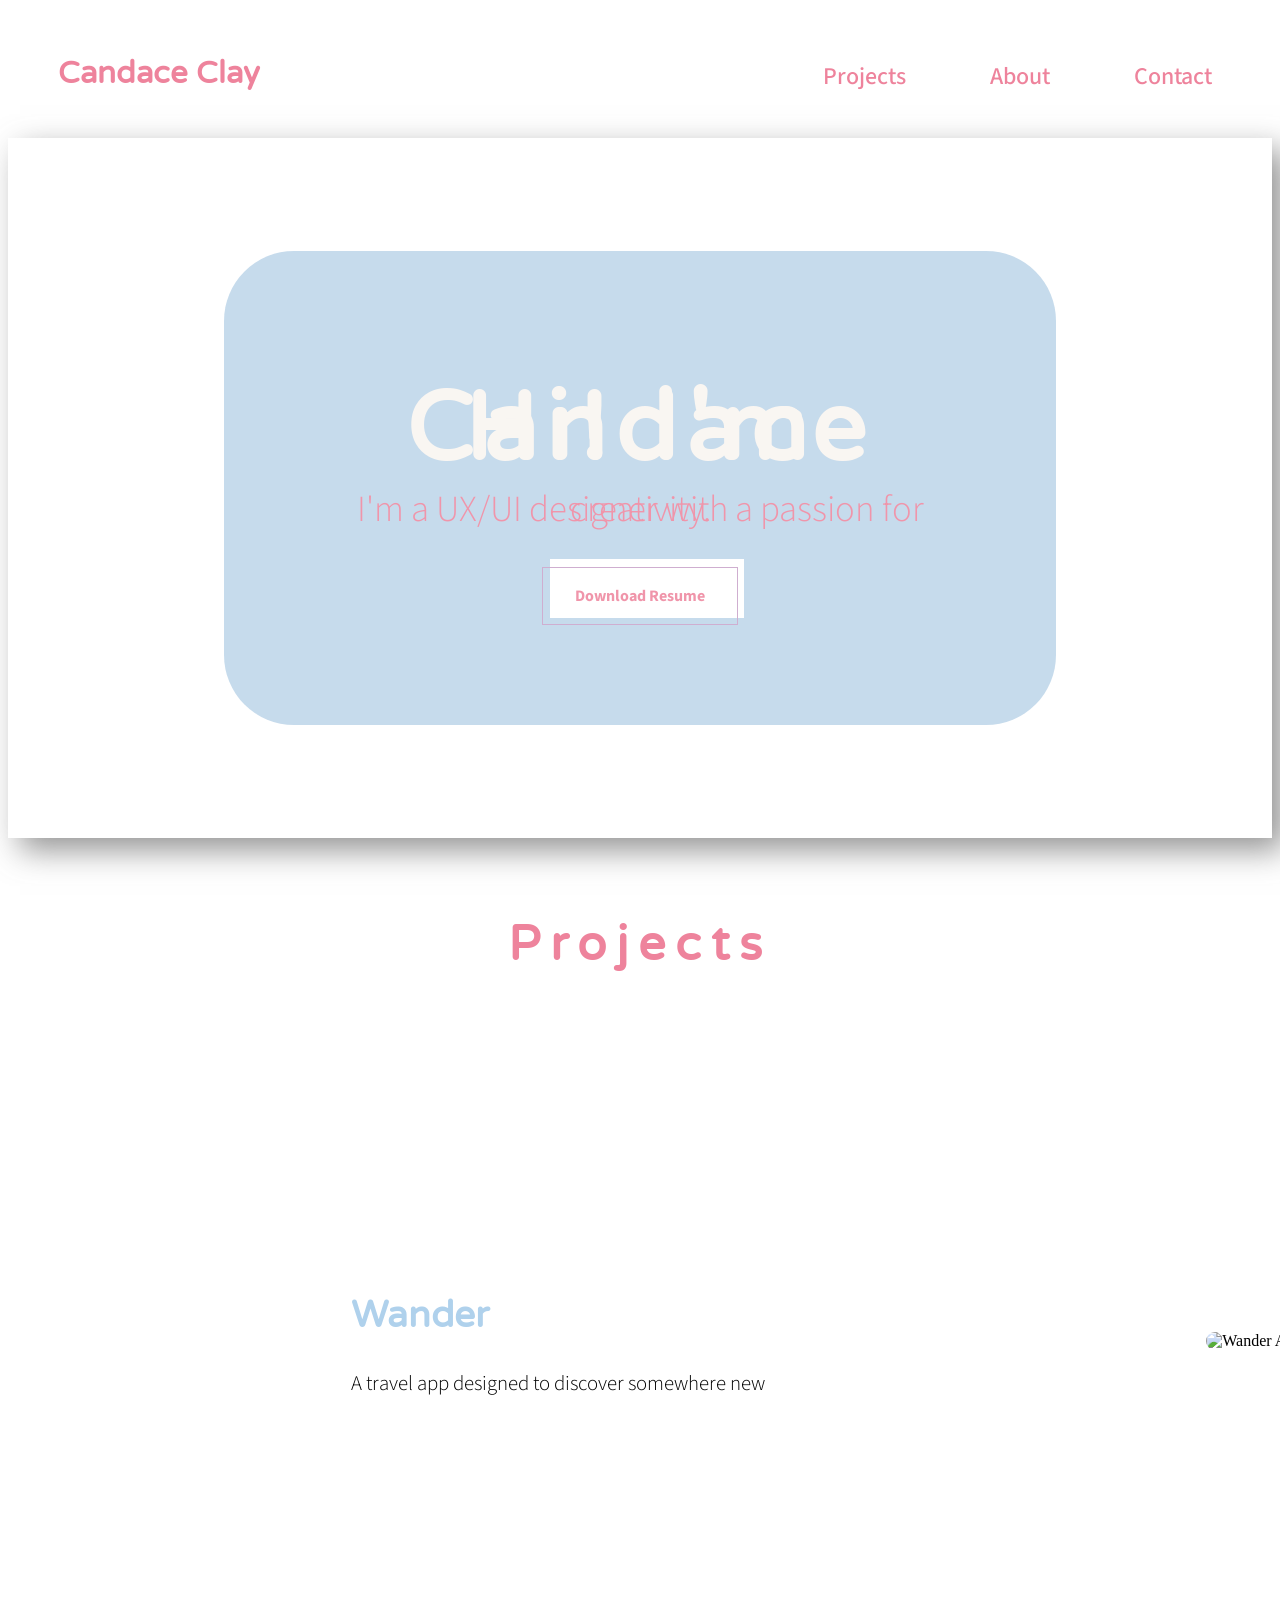
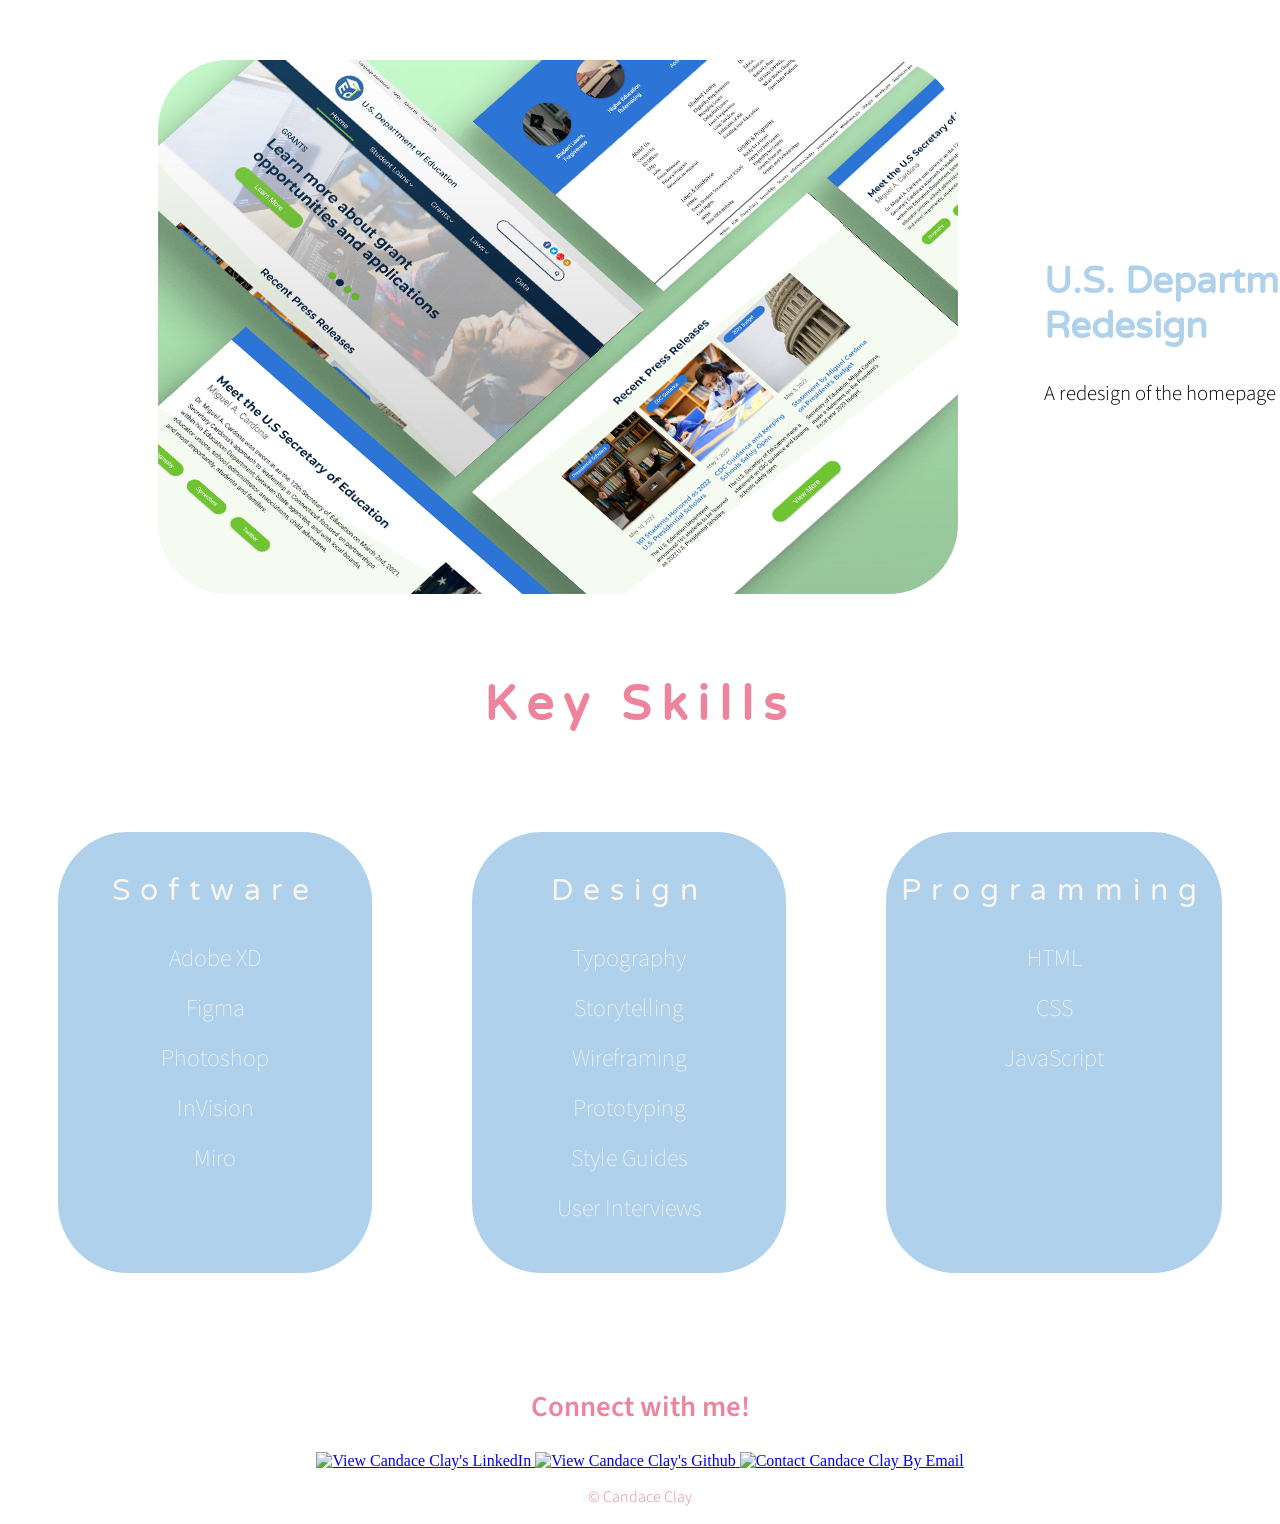
==== index.html @ 813696a1 "initial commit" ====
<!DOCTYPE html>
<html lang="en">
<head>
    <meta charset="UTF-8">
    <meta http-equic="X-UA-Compatible" content="ie=edge">
    <meta name="viewport" content="width=decide-width, initial-scale=1.0">
    <link rel="stylesheet" type="text/css" href="css/style.css">
    <link rel="preconnect" href="https://fonts.googleapis.com">
    <link rel="preconnect" href="https://fonts.gstatic.com" crossorigin>
    <link href="https://fonts.googleapis.com/css2?family=Roboto+Condensed&family=Varela+Round&display=swap" rel="stylesheet">
    <link href="https://fonts.googleapis.com/css2?family=Source+Sans+Pro&display=swap" rel="stylesheet">
    <title>Candace Clay's Personal Porfolio</title>
</head>
<body>
    <!--HEADER CONTENT-->
    <header class="navigation">
        <div class="logo inline-block">
            <h2>Candace Clay</h2>
        </div>

        <nav class="inline-block">
            <ul>
                <li class="inline-block">Projects</li>
                <li class="inline-block">About</li>
                <li class="inline-block">Contact</li>
            </ul>
        </nav>
    </header>

    <!--HERO CONTENT-->
    <section class="hero-content">
            <div class="hero-title">
                <h1>Hi! I'm Candace</h1>
                <p class="hero-description">I'm a UX/UI designer with a passion for creativity.</p>
                    <div class="button">
                        <button class="resume-button">Download Resume</button>
                    </div>
            </div>
    </section>

    <!--PROJECTS CONTENT-->
    <section class="projects-content">  
        <h3>Projects</h3> 

        <div class="workGrid">
            <!--WANDER PROJECT-->
            <div class="projects-header-container">
                <h2 class="projects-header">Wander</h2>
                <p class="projects-description">A travel app designed to discover somewhere new</p>
            </div>

            <div class="projects-image-container">
                <img src="images/WANDER1.png" alt="Wander App Mockup Images">
            </div>

            <!--DEPARTMENT OF EDUCATION PROJECT-->
            <div class="projects-image-container">
                <img src="images/DOE.png" alt="Wander App Mockup Images">
            </div>

            <div class="projects-header-container">
                <h2 class="projects-header">U.S. Department of Education<br> Redesign </h2>
                <p class="projects-description">A redesign of the homepage with a focus on navigation</p>
            </div>

            <!--CANDY'S CATS PROJECT-->
            <!--SOUNDOFF PROJECT-->
        </div>
    </section> 

    <!--SKILLS CONTENT-->
    <section class="skills-content">  
        <h3>Key Skills</h3> 

        <div class="flexContainer">
            <div class="skill-container">
                <h2 class="skills-header">Software</h2>
                <p class="skills">Adobe XD<br>Figma<br>Photoshop<br>InVision<br>Miro</p>
            </div>

            <div class="skill-container">
                <h2 class="skills-header">Design</h2>
                <p class="skills">Typography<br>Storytelling<br>Wireframing<br>Prototyping<br>Style Guides<br>User Interviews</p>
            </div>
    
            <div class="skill-container">
                <h2 class="skills-header">Programming</h2>
                <p class="skills">HTML<br>CSS<br>JavaScript</p>
            </div>
        </div>
    </section> 
        
    <footer>
        <div class="footer-content">
            <h2 class="footer-title">Connect with me!</h2>

            <div class="social-icons">
                <a href="www.linkedin.com/in/candace-clay-846a03241">
                    <img class="linkedin" src="https://img.icons8.com/ios-filled/50/000000/linkedin.png" alt="View Candace Clay's LinkedIn">
                </a>

                <a href="https://github.com/candacejclay">
                    <img class="github" src="https://img.icons8.com/ios-filled/100/000000/github.png" alt="View Candace Clay's Github">
                </a>

                <a href="candacejclay@gmail.com">
                    <img class="email" src="https://img.icons8.com/ios-glyphs/90/000000/new-post.png" alt="Contact Candace Clay By Email">
                </a>
            </div>

            <p class="copyright">&copy Candace Clay</p>
        </div>
    </footer>
</body>
</html>
---- css/style.css ----
/* TYPOGRAPHY WITH NO CLASS */
h1 {
    font-family: 'Varela Round', sans-serif;
    font-size: 6em;
    font-weight: 800;
    color: #f9f5f0;
    text-align: center;
    letter-spacing: 10px;
}

h3 {
    font-family: 'Varela Round', sans-serif;
    font-size: 3em;
    font-weight: 700;
    color: #ee839c;
    text-align: center;
    letter-spacing: 10px;
    padding-top: 30px;
}

/* HEADER CONTENT */
header {
    align-items: center;
    padding: 20px;
}

.logo {
    width: 25%;
    padding-left: 30px;
    font-family: 'Varela Round', sans-serif;
    font-size: 1.3em;
    font-weight: 800;
    color: #ee839c;
}

.inline-block {
    display: inline-block;
    vertical-align: top;
}

nav {
    width: 65%;
    float: right;
    align-items: center;
}

ul {
    float: right;
}

li {
    padding-left: 40px;
    padding-right: 40px;
    padding-top: 15px;
    text-align: center;
    font-family: 'Source Sans Pro', sans-serif;
    font-size: 1.5em;
    font-weight: 500;
    color: #ee839c;
    font-weight: 500;
}

/* HERO CONTENT*/
.hero-content {
   background-image: url("https://img.freepik.com/free-vector/background-seamless-pattern-vector-with-cute-memphis_53876-105506.jpg?t=st=1657295423~exp=1657296023~hmac=4cba08f57181a32c0f1561bbb3d47777c84d1052b8a80cfe139751acaecdcd03&w=1380");
   background-size: cover;
   height: 700px;
   display: flex;
   justify-content: center;
   align-items: center;
   box-shadow: 12px 12px 30px rgba(99, 99, 99, 0.692);
}

.hero-title {
    width: 50%;
    background-color: #bdd5e9;
    padding: 100px;
    opacity: 85%;
    border-radius: 70px;
    border: 4px black;
    line-height: 0px;
}

.hero-title p {
    font-family: 'Source Sans Pro', sans-serif;
    font-size: 2.3em;
    font-weight: 300;
    color: #ee839c;
    text-align: center;
    padding-bottom: 20px;
}

/*PROJECTS CONTENT */
.workGrid {
    display: grid;
    grid-template-columns: 700px 700px;
    grid-template-rows: 1fr 1fr;
    padding-left: 200px;
    padding-right: 200px;
    padding-top: 50px;
    border: 2px black;
    place-items: center;
    grid-gap: 50px;
}

.projects-header {
    font-family: 'Varela Round', sans-serif;
    font-size: 2.3em;
    font-weight: 900;
    color: #afd1ec;
}

.projects-description {
    font-family: 'Source Sans Pro', sans-serif;
    font-size: 1.3em;
    font-weight: 300;
}

.projects-image-container img {
    border-radius: 70px;
}

/* SKILLS CONTENT */
.flexContainer {
    display: flex;
}

.skill-container {
    width: 33%;
    background-color: #afd1ec;
    text-align: center;
    margin: 50px;
    border-radius: 70px;
    padding-bottom: 15px;
}

.skills-header {
    font-family: 'Varela Round', sans-serif;
    font-size: 1.9em;
    font-weight: 500;
    color: #f9f5f0;
    letter-spacing: 10px;
    padding: 15px;
    padding-bottom: 0px;
    text-align: center;
}

.skill-container p {
    font-family: 'Source Sans Pro', sans-serif;
    font-size: 1.5em;
    font-weight: 200;
    line-height: 50px;
    color: #f9f5f0;
}
/* FOOTER CONTENT*/
.footer-content {
    text-align: center;
    padding-top: 40px;
}

.footer-title {
    font-family: 'Source Sans Pro', sans-serif;
    font-size: 1.8em;
    font-weight: 300;
    text-align: center;
    color: #ee839c;
    font-weight: 600;
}

.social-icons img {
    width: 40px;
}

.copyright {
    font-family: 'Source Sans Pro', sans-serif;
    font-size: 1em;
    font-weight: 300;
    color: #ee839c;
    text-align: center;
}

/* RESUME BUTTON*/
.button {
    display: flex;
    justify-content: center;
    align-items: center;
}
.resume-button {
  background-color: transparent;
  border: 1px solid #c7a1c8;
  box-sizing: border-box;
  color: #ee839c;
  font-family: 'Source Sans Pro', sans-serif;
  font-size: 16px;
  font-weight: 700;
  line-height: 24px;
  padding: 16px 23px;
  position: relative;
  text-align: center;
}

.resume-button:hover,
.resume-button:active {
  outline: 0;
}

.resume-button:hover {
  background-color: transparent;
  cursor: pointer;
}

.resume-button:before {
  background-color: white;
  content: "";
  height: calc(100% + 3px);
  position: absolute;
  right: -7px;
  top: -9px;
  transition: background-color 300ms ease-in;
  width: 100%;
  z-index: -1;
}

.resume-button:hover:before {
  background-color: #f3d1e2;
}

@media (min-width: 768px) {
  .resume-button {
    padding: 16px 32px;
  }
}

@media only screen and (max-width: 768px) {
        .flexContainer {
          flex-direction: column;
        }

        .skill-container {
            flex-direction:column;
            width: 100%;
        }

        .workGrid {
            grid-template-columns: 1fr;
            grid-template-rows: 1fr 1fr 1fr 1fr 1fr 1fr;
        }

  }
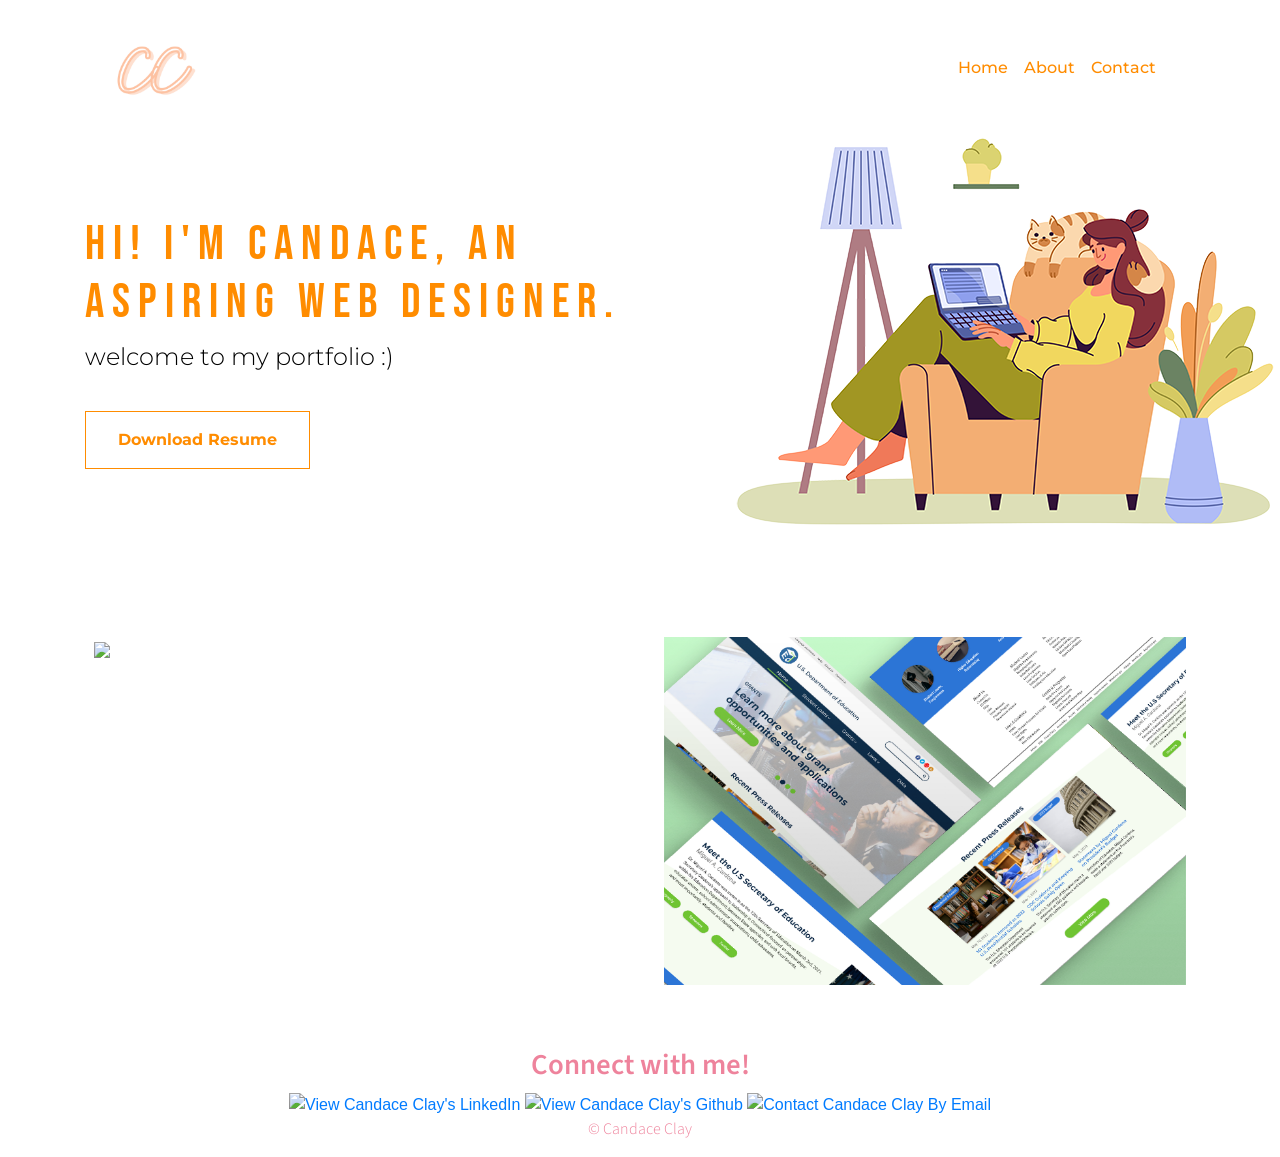
==== commit 0b35cdc1: "update" ====
--- a/index.html
+++ b/index.html
@@ -9,87 +9,72 @@
     <link rel="preconnect" href="https://fonts.gstatic.com" crossorigin>
     <link href="https://fonts.googleapis.com/css2?family=Roboto+Condensed&family=Varela+Round&display=swap" rel="stylesheet">
     <link href="https://fonts.googleapis.com/css2?family=Source+Sans+Pro&display=swap" rel="stylesheet">
-    <title>Candace Clay's Personal Porfolio</title>
+    <link rel="preconnect" href="https://fonts.googleapis.com">
+    <link rel="preconnect" href="https://fonts.gstatic.com" crossorigin>
+    <link rel="stylesheet" href="https://cdn.jsdelivr.net/npm/bootstrap@4.6.1/dist/css/bootstrap.min.css" integrity="sha384-zCbKRCUGaJDkqS1kPbPd7TveP5iyJE0EjAuZQTgFLD2ylzuqKfdKlfG/eSrtxUkn" crossorigin="anonymous">
+    <link href="https://fonts.googleapis.com/css2?family=Bebas+Neue&family=Montserrat&display=swap" rel="stylesheet">
+    <title>Candace Clay's Personal Portfolio</title>
 </head>
 <body>
     <!--HEADER CONTENT-->
-    <header class="navigation">
-        <div class="logo inline-block">
-            <h2>Candace Clay</h2>
+    <section id="navbar-content">
+        <nav class="navbar navbar-expand-md">
+            <a class="navbar-logo" href="#"><img src="images/logo2.png"></a>
+
+        <button class="navbar-toggler" type="button" data-toggle="collapse" data-target="#main-navigation">
+            <span class="navbar-toggler-icon"></span>
+        </button>
+
+        <div class="collapse navbar-collapse" id="main-navigation">
+            <ul class="navbar-nav">
+                <li class="nav-item">
+                    <a class="nav-link" href="#">Home</a>
+                </li>
+                <li class="nav-item">
+                    <a class="nav-link" href="#">About</a>
+                </li>
+                <li class="nav-item">
+                    <a class="nav-link" href="#">Contact</a>
+                </li>
+            </ul>
         </div>
-
-        <nav class="inline-block">
-            <ul>
-                <li class="inline-block">Projects</li>
-                <li class="inline-block">About</li>
-                <li class="inline-block">Contact</li>
-            </ul>
         </nav>
-    </header>
+    </section>
 
     <!--HERO CONTENT-->
-    <section class="hero-content">
-            <div class="hero-title">
-                <h1>Hi! I'm Candace</h1>
-                <p class="hero-description">I'm a UX/UI designer with a passion for creativity.</p>
-                    <div class="button">
-                        <button class="resume-button">Download Resume</button>
-                    </div>
+    <section id="hero-content">
+        <div class="container" id="hero-container">
+            <div class="row" id="hero-row">
+                <div class="col-12 col-md-6 hero-title">
+                    <h1>Hi! I'm Candace, an aspiring web designer.</h1>
+                    <p>welcome to my portfolio :)</p>
+                    <button class="resume-button">Download Resume</button>
+                </div>
+
+                <div class="col-12 col-md-6">
+                    <img src="images/girlwithcat.png">
+                </div>
+
             </div>
+        </div>
     </section>
+              
 
     <!--PROJECTS CONTENT-->
-    <section class="projects-content">  
-        <h3>Projects</h3> 
+    <section id="projects-content">
+        <div class="container" id="projects-container">
+            <div class="row" id="projects-row">
+                <div class="p-4 col-12 col-md-6 projects-wander">
+                    <a href="#"><img src="images/WANDER1.png" class="img-fluid"></a>
+                </div>
 
-        <div class="workGrid">
-            <!--WANDER PROJECT-->
-            <div class="projects-header-container">
-                <h2 class="projects-header">Wander</h2>
-                <p class="projects-description">A travel app designed to discover somewhere new</p>
-            </div>
-
-            <div class="projects-image-container">
-                <img src="images/WANDER1.png" alt="Wander App Mockup Images">
-            </div>
-
-            <!--DEPARTMENT OF EDUCATION PROJECT-->
-            <div class="projects-image-container">
-                <img src="images/DOE.png" alt="Wander App Mockup Images">
-            </div>
-
-            <div class="projects-header-container">
-                <h2 class="projects-header">U.S. Department of Education<br> Redesign </h2>
-                <p class="projects-description">A redesign of the homepage with a focus on navigation</p>
-            </div>
-
-            <!--CANDY'S CATS PROJECT-->
-            <!--SOUNDOFF PROJECT-->
-        </div>
-    </section> 
-
-    <!--SKILLS CONTENT-->
-    <section class="skills-content">  
-        <h3>Key Skills</h3> 
-
-        <div class="flexContainer">
-            <div class="skill-container">
-                <h2 class="skills-header">Software</h2>
-                <p class="skills">Adobe XD<br>Figma<br>Photoshop<br>InVision<br>Miro</p>
-            </div>
-
-            <div class="skill-container">
-                <h2 class="skills-header">Design</h2>
-                <p class="skills">Typography<br>Storytelling<br>Wireframing<br>Prototyping<br>Style Guides<br>User Interviews</p>
-            </div>
-    
-            <div class="skill-container">
-                <h2 class="skills-header">Programming</h2>
-                <p class="skills">HTML<br>CSS<br>JavaScript</p>
+                <div class="p-4 col-12 col-md-6 projects-doe">
+                    <a href="#"><img src="images/DOE.png" class="img-fluid"></a>
+                </div>
             </div>
         </div>
-    </section> 
-        
+    </section>
+     
     <footer>
         <div class="footer-content">
             <h2 class="footer-title">Connect with me!</h2>
@@ -112,4 +97,7 @@
         </div>
     </footer>
 </body>
+
+<!--LINK TO JAVASCRIPT-->
+<script src="js/index.js"></script>
 </html>
--- a/css/style.css
+++ b/css/style.css
@@ -1,16 +1,8 @@
+
 /* TYPOGRAPHY WITH NO CLASS */
-h1 {
-    font-family: 'Varela Round', sans-serif;
-    font-size: 6em;
-    font-weight: 800;
-    color: #f9f5f0;
-    text-align: center;
-    letter-spacing: 10px;
-}
-
 h3 {
-    font-family: 'Varela Round', sans-serif;
-    font-size: 3em;
+    font-family: 'Montserrat', sans-serif;;
+    font-size: 2.5em;
     font-weight: 700;
     color: #ee839c;
     text-align: center;
@@ -19,139 +11,57 @@
 }
 
 /* HEADER CONTENT */
-header {
-    align-items: center;
+#navbar-content {
+    margin: 20px 100px auto 100px;
+}
+
+.navbar {
     padding: 20px;
 }
 
-.logo {
-    width: 25%;
-    padding-left: 30px;
-    font-family: 'Varela Round', sans-serif;
-    font-size: 1.3em;
-    font-weight: 800;
-    color: #ee839c;
+.navbar-logo img {
+    width: 80px;
+    height: 80px;
 }
 
-.inline-block {
-    display: inline-block;
-    vertical-align: top;
-}
-
-nav {
-    width: 65%;
-    float: right;
-    align-items: center;
-}
-
-ul {
-    float: right;
-}
-
-li {
-    padding-left: 40px;
-    padding-right: 40px;
-    padding-top: 15px;
-    text-align: center;
-    font-family: 'Source Sans Pro', sans-serif;
-    font-size: 1.5em;
+.nav-link {
+    font-family: 'Montserrat', sans-serif;;
+    font-size: 1em;
     font-weight: 500;
-    color: #ee839c;
+    color: #ff8c00;
     font-weight: 500;
 }
 
-/* HERO CONTENT*/
-.hero-content {
-   background-image: url("https://img.freepik.com/free-vector/background-seamless-pattern-vector-with-cute-memphis_53876-105506.jpg?t=st=1657295423~exp=1657296023~hmac=4cba08f57181a32c0f1561bbb3d47777c84d1052b8a80cfe139751acaecdcd03&w=1380");
-   background-size: cover;
-   height: 700px;
-   display: flex;
-   justify-content: center;
-   align-items: center;
-   box-shadow: 12px 12px 30px rgba(99, 99, 99, 0.692);
+.navbar-collapse {
+    justify-content: flex-end;
 }
 
+/* HERO CONTENT*/
+#hero-content {
+    padding-bottom: 30px;
+}
 .hero-title {
-    width: 50%;
-    background-color: #bdd5e9;
-    padding: 100px;
-    opacity: 85%;
-    border-radius: 70px;
-    border: 4px black;
-    line-height: 0px;
+    padding-top: 100px;
+}
+
+.hero-title h1 {
+    font-family:'Bebas Neue', cursive;;
+    font-size: 3em;
+    font-weight: 200;
+    color: #ff8c00;
+    letter-spacing: 8px;
 }
 
 .hero-title p {
-    font-family: 'Source Sans Pro', sans-serif;
-    font-size: 2.3em;
+    font-family: 'Montserrat', sans-serif;
+    font-size: 1.5em;
     font-weight: 300;
-    color: #ee839c;
-    text-align: center;
+    color: #000000;
     padding-bottom: 20px;
 }
 
 /*PROJECTS CONTENT */
-.workGrid {
-    display: grid;
-    grid-template-columns: 700px 700px;
-    grid-template-rows: 1fr 1fr;
-    padding-left: 200px;
-    padding-right: 200px;
-    padding-top: 50px;
-    border: 2px black;
-    place-items: center;
-    grid-gap: 50px;
-}
 
-.projects-header {
-    font-family: 'Varela Round', sans-serif;
-    font-size: 2.3em;
-    font-weight: 900;
-    color: #afd1ec;
-}
-
-.projects-description {
-    font-family: 'Source Sans Pro', sans-serif;
-    font-size: 1.3em;
-    font-weight: 300;
-}
-
-.projects-image-container img {
-    border-radius: 70px;
-}
-
-/* SKILLS CONTENT */
-.flexContainer {
-    display: flex;
-}
-
-.skill-container {
-    width: 33%;
-    background-color: #afd1ec;
-    text-align: center;
-    margin: 50px;
-    border-radius: 70px;
-    padding-bottom: 15px;
-}
-
-.skills-header {
-    font-family: 'Varela Round', sans-serif;
-    font-size: 1.9em;
-    font-weight: 500;
-    color: #f9f5f0;
-    letter-spacing: 10px;
-    padding: 15px;
-    padding-bottom: 0px;
-    text-align: center;
-}
-
-.skill-container p {
-    font-family: 'Source Sans Pro', sans-serif;
-    font-size: 1.5em;
-    font-weight: 200;
-    line-height: 50px;
-    color: #f9f5f0;
-}
 /* FOOTER CONTENT*/
 .footer-content {
     text-align: center;
@@ -180,21 +90,16 @@
 }
 
 /* RESUME BUTTON*/
-.button {
-    display: flex;
-    justify-content: center;
-    align-items: center;
-}
 .resume-button {
   background-color: transparent;
-  border: 1px solid #c7a1c8;
+  border: 1px solid #ff8c00;
   box-sizing: border-box;
-  color: #ee839c;
-  font-family: 'Source Sans Pro', sans-serif;
+  color: #ff8c00;
+  font-family: 'Montserrat', sans-serif;
   font-size: 16px;
   font-weight: 700;
   line-height: 24px;
-  padding: 16px 23px;
+  padding-top: 90px;
   position: relative;
   text-align: center;
 }
@@ -222,7 +127,7 @@
 }
 
 .resume-button:hover:before {
-  background-color: #f3d1e2;
+  background-color: #ffd6a3;
 }
 
 @media (min-width: 768px) {
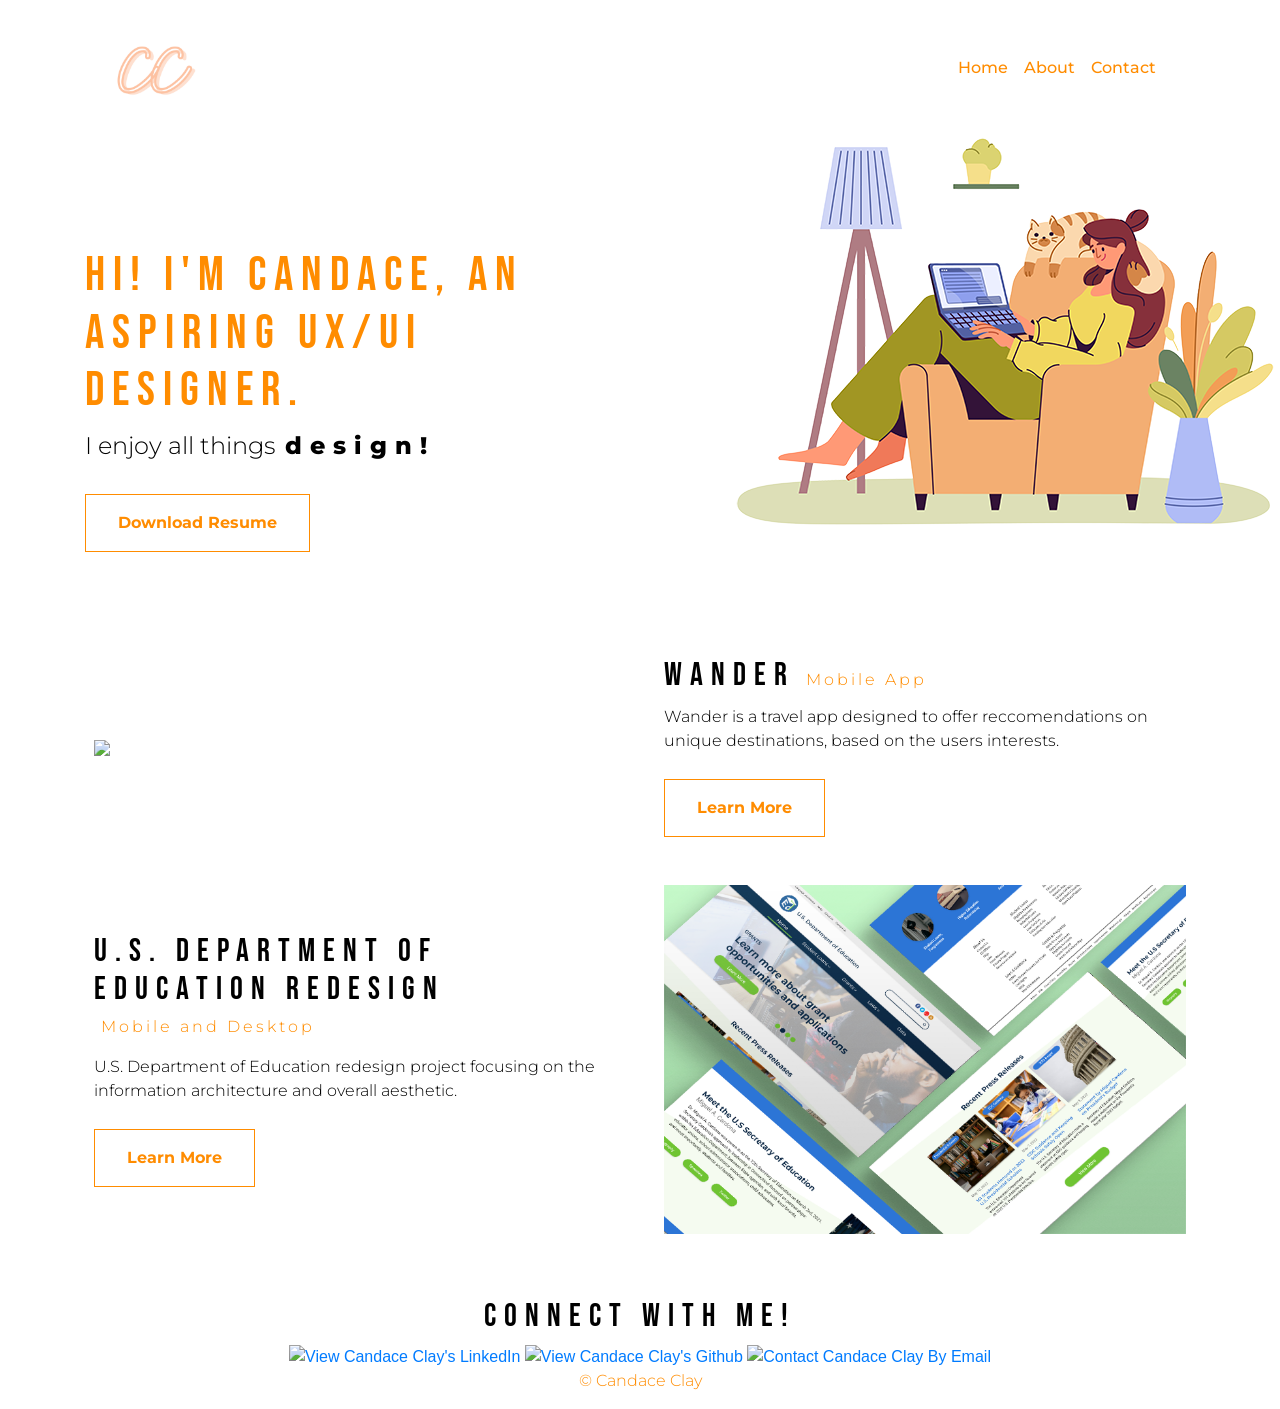
==== commit 7b9403a0: "final final commit" ====
--- a/index.html
+++ b/index.html
@@ -14,12 +14,28 @@
     <link rel="stylesheet" href="https://cdn.jsdelivr.net/npm/bootstrap@4.6.1/dist/css/bootstrap.min.css" integrity="sha384-zCbKRCUGaJDkqS1kPbPd7TveP5iyJE0EjAuZQTgFLD2ylzuqKfdKlfG/eSrtxUkn" crossorigin="anonymous">
     <link href="https://fonts.googleapis.com/css2?family=Bebas+Neue&family=Montserrat&display=swap" rel="stylesheet">
     <title>Candace Clay's Personal Portfolio</title>
+    <script type='text/javascript' src='https://ajax.googleapis.com/ajax/libs/jquery/1.6.4/jquery.min.js?ver=1.4.2'></script>
+    <script>
+    (function(){
+        var words = [
+          'creativity!',
+          'development!',
+          'cats!',
+          'design!'
+          ], i = 0;
+        setInterval(function(){
+          $('#changingword').fadeOut(function(){
+              $(this).html(words[i=(i+1)%words.length]).fadeIn();
+          });
+        }, 3000);
+        
+        })();</script>
 </head>
 <body>
     <!--HEADER CONTENT-->
     <section id="navbar-content">
         <nav class="navbar navbar-expand-md">
-            <a class="navbar-logo" href="#"><img src="images/logo2.png"></a>
+            <a class="navbar-logo" href="index.html"><img src="images/logo2.png"></a>
 
         <button class="navbar-toggler" type="button" data-toggle="collapse" data-target="#main-navigation">
             <span class="navbar-toggler-icon"></span>
@@ -28,10 +44,10 @@
         <div class="collapse navbar-collapse" id="main-navigation">
             <ul class="navbar-nav">
                 <li class="nav-item">
-                    <a class="nav-link" href="#">Home</a>
+                    <a class="nav-link" href="index.html">Home</a>
                 </li>
                 <li class="nav-item">
-                    <a class="nav-link" href="#">About</a>
+                    <a class="nav-link" href="about.html">About</a>
                 </li>
                 <li class="nav-item">
                     <a class="nav-link" href="#">Contact</a>
@@ -46,12 +62,12 @@
         <div class="container" id="hero-container">
             <div class="row" id="hero-row">
                 <div class="col-12 col-md-6 hero-title">
-                    <h1>Hi! I'm Candace, an aspiring web designer.</h1>
-                    <p>welcome to my portfolio :)</p>
-                    <button class="resume-button">Download Resume</button>
+                    <h1>Hi! I'm Candace, an aspiring UX/UI designer.</h1>
+                    <p class="inline">I enjoy all things <p id="changingword" class="inline">design!</p></p>
+                    <div class="button"><button class="resume-button">Download Resume</button></div>
                 </div>
 
-                <div class="col-12 col-md-6">
+                <div class="col-12 col-md-6 hero-image">
                     <img src="images/girlwithcat.png">
                 </div>
 
@@ -65,11 +81,27 @@
         <div class="container" id="projects-container">
             <div class="row" id="projects-row">
                 <div class="p-4 col-12 col-md-6 projects-wander">
-                    <a href="#"><img src="images/WANDER1.png" class="img-fluid"></a>
+                    <a href="#"><img src="images/WANDER1.png" class="img-fluid" id="wander-image"></a>
                 </div>
 
-                <div class="p-4 col-12 col-md-6 projects-doe">
-                    <a href="#"><img src="images/DOE.png" class="img-fluid"></a>
+                <div class="p-4 col-12 col-md-6 projects">
+                    <h2 class="inline">Wander</h2>
+                    <h3 class="inline">Mobile App</h3>
+                    <p>Wander is a travel app designed to offer reccomendations on unique destinations, based on the users interests.</p>
+                    <button class="resume-button">Learn More</button>
+                </div>
+            </div>
+
+            <div class="row" id="projects-row">
+                <div class="p-4 col-12 col-md-6 projects">
+                    <h2>U.S. Department of Education Redesign</h2>
+                    <h3>Mobile and Desktop</h3>
+                    <p>U.S. Department of Education redesign project focusing on the information architecture and overall aesthetic.</p>
+                    <button class="resume-button">Learn More</button>
+                </div>
+
+                <div class="p-4 col-12 col-md-6 projects-wander">
+                    <a href="#"><img src="images/DOE.png" class="img-fluid" id="wander-image"></a>
                 </div>
             </div>
         </div>
@@ -98,6 +130,4 @@
     </footer>
 </body>
 
-<!--LINK TO JAVASCRIPT-->
-<script src="js/index.js"></script>
 </html>
--- a/css/style.css
+++ b/css/style.css
@@ -1,15 +1,16 @@
-
 /* TYPOGRAPHY WITH NO CLASS */
-h3 {
-    font-family: 'Montserrat', sans-serif;;
-    font-size: 2.5em;
-    font-weight: 700;
-    color: #ee839c;
-    text-align: center;
-    letter-spacing: 10px;
-    padding-top: 30px;
+h2 {
+  font-family:'Bebas Neue', cursive;
+  font-weight: 200;
+  color: black;
+  letter-spacing: 8px;
+  animation: 2s anim-lineUp ease-out;
 }
 
+.row {
+  display: flex;
+  align-items: center;
+}
 /* HEADER CONTENT */
 #navbar-content {
     margin: 20px 100px auto 100px;
@@ -32,35 +33,98 @@
     font-weight: 500;
 }
 
+.nav-link:hover {
+  color: #ffd6a3;
+}
+
 .navbar-collapse {
     justify-content: flex-end;
 }
 
 /* HERO CONTENT*/
 #hero-content {
-    padding-bottom: 30px;
+    padding-bottom: 50px;
 }
 .hero-title {
     padding-top: 100px;
 }
 
 .hero-title h1 {
-    font-family:'Bebas Neue', cursive;;
+    font-family:'Bebas Neue', cursive;
     font-size: 3em;
     font-weight: 200;
     color: #ff8c00;
     letter-spacing: 8px;
+    animation: 2s anim-lineUp ease-out;
 }
 
+@keyframes anim-lineUp {
+  0% {
+    opacity: 0;
+    transform: translateY(80%);
+  }
+  20% {
+    opacity: 0;
+  }
+  50% {
+    opacity: 1;
+    transform: translateY(0%);
+  }
+  100% {
+    opacity: 1;
+    transform: translateY(0%);
+  }
+}
 .hero-title p {
+    display:inline;
     font-family: 'Montserrat', sans-serif;
     font-size: 1.5em;
     font-weight: 300;
     color: #000000;
-    padding-bottom: 20px;
+    animation: 2s anim-lineUp ease-out;
+}
+
+#changingword{
+  display:inline;
+  font-family: 'Montserrat', sans-serif;
+  font-size: 1.5em;
+  font-weight: 800;
+  color: black;
+  letter-spacing: 8px;
+  animation: 2s anim-lineUp ease-out;
+  padding-left: 4px;
+}
+
+.hero-image img {
+  float: left;
+}
+
+.button {
+  padding-top: 30px;
 }
 
 /*PROJECTS CONTENT */
+.inline {
+  display: inline;
+}
+
+.projects h3 {
+  font-family: 'Montserrat', sans-serif;;
+  font-size: 1em;
+  font-weight: 300;
+  color: #ff8c00;
+  letter-spacing: 3px;
+  padding-left: 7px;
+}
+
+.projects p {
+  font-family: 'Montserrat', sans-serif;
+  font-size: 1em;
+  font-weight: 300;
+  color: #000000;
+  padding-top: 10px;
+  padding-bottom: 10px;
+}
 
 /* FOOTER CONTENT*/
 .footer-content {
@@ -68,24 +132,16 @@
     padding-top: 40px;
 }
 
-.footer-title {
-    font-family: 'Source Sans Pro', sans-serif;
-    font-size: 1.8em;
-    font-weight: 300;
-    text-align: center;
-    color: #ee839c;
-    font-weight: 600;
-}
-
 .social-icons img {
     width: 40px;
 }
 
 .copyright {
-    font-family: 'Source Sans Pro', sans-serif;
+    font-family: 'Montserrat', sans-serif;
+    font-size: 1.5em;
     font-size: 1em;
     font-weight: 300;
-    color: #ee839c;
+    color: #ff8c00;
     text-align: center;
 }
 
@@ -121,7 +177,6 @@
   position: absolute;
   right: -7px;
   top: -9px;
-  transition: background-color 300ms ease-in;
   width: 100%;
   z-index: -1;
 }
@@ -135,20 +190,3 @@
     padding: 16px 32px;
   }
 }
-
-@media only screen and (max-width: 768px) {
-        .flexContainer {
-          flex-direction: column;
-        }
-
-        .skill-container {
-            flex-direction:column;
-            width: 100%;
-        }
-
-        .workGrid {
-            grid-template-columns: 1fr;
-            grid-template-rows: 1fr 1fr 1fr 1fr 1fr 1fr;
-        }
-
-  }
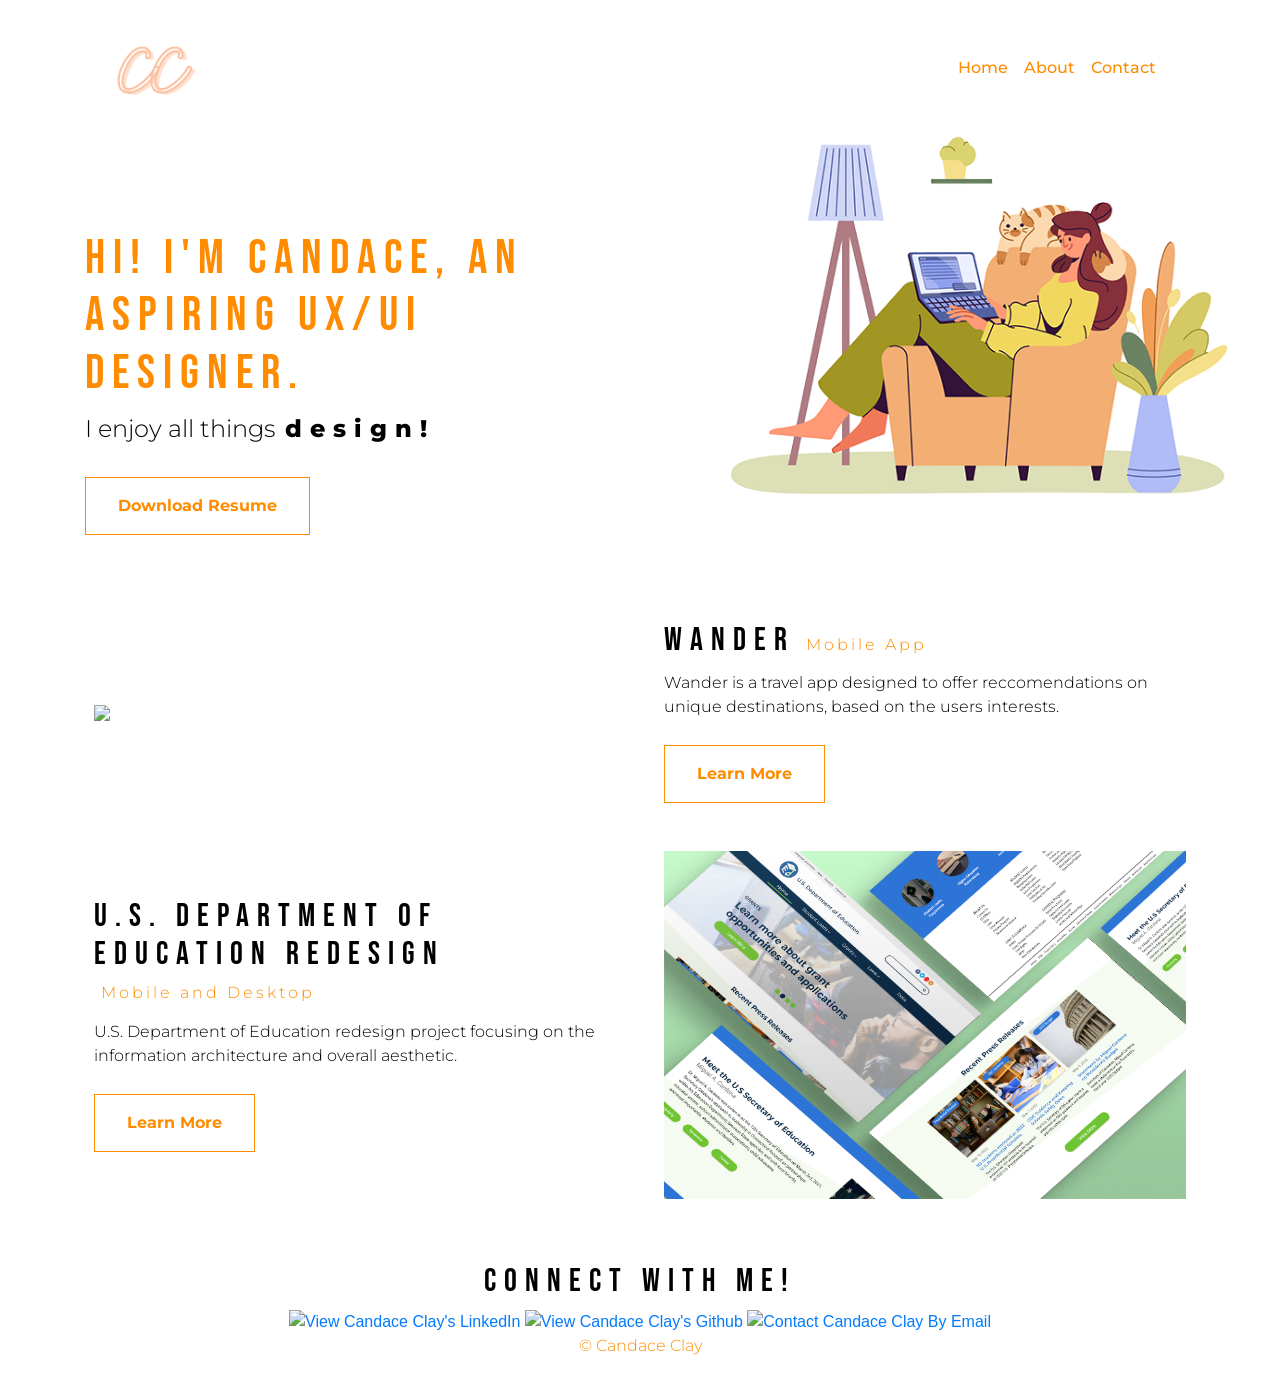
==== commit f357a1aa: "update DOE link" ====
--- a/index.html
+++ b/index.html
@@ -97,11 +97,11 @@
                     <h2>U.S. Department of Education Redesign</h2>
                     <h3>Mobile and Desktop</h3>
                     <p>U.S. Department of Education redesign project focusing on the information architecture and overall aesthetic.</p>
-                    <button class="resume-button">Learn More</button>
+                    <a href="doe-project.html"><button class="resume-button">Learn More</button></a>
                 </div>
 
                 <div class="p-4 col-12 col-md-6 projects-wander">
-                    <a href="#"><img src="images/DOE.png" class="img-fluid" id="wander-image"></a>
+                    <a href="doe-project.html"><img src="images/DOE.png" class="img-fluid" id="wander-image"></a>
                 </div>
             </div>
         </div>
--- a/css/style.css
+++ b/css/style.css
@@ -96,7 +96,8 @@
 }
 
 .hero-image img {
-  float: left;
+  max-width: 120%;
+  height: auto;
 }
 
 .button {
@@ -188,5 +189,6 @@
 @media (min-width: 768px) {
   .resume-button {
     padding: 16px 32px;
+    height: auto;
   }
-}
+}
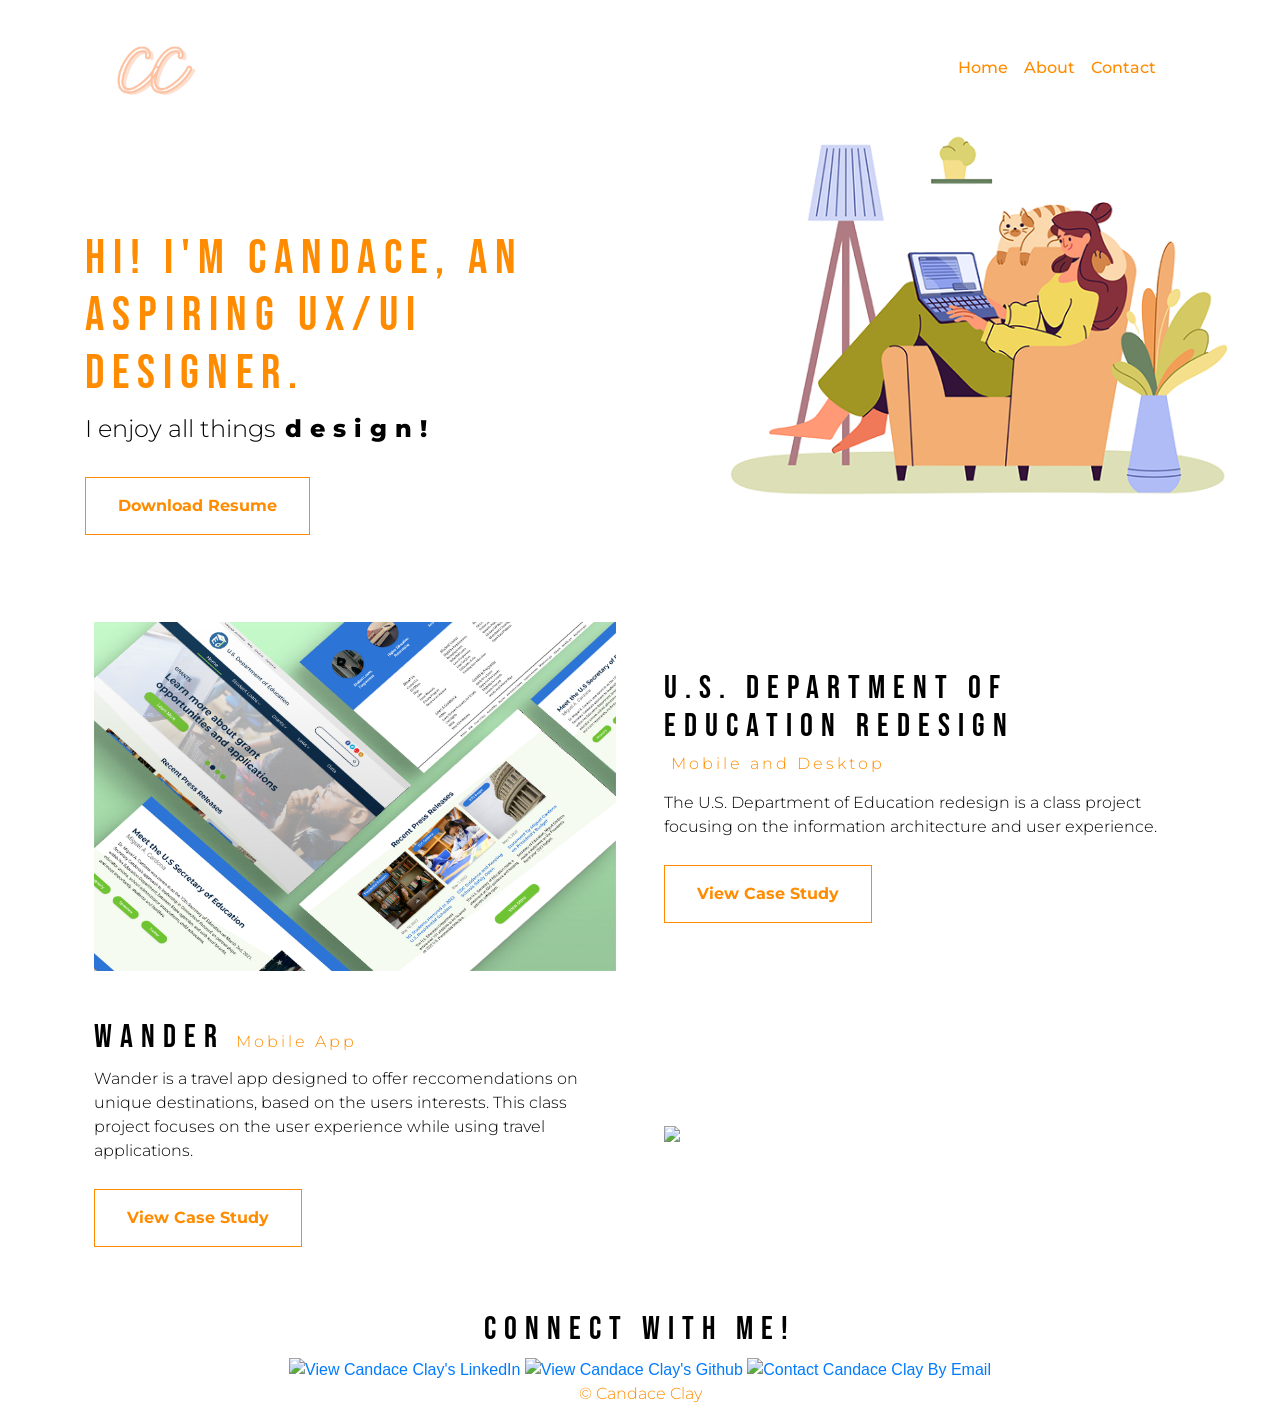
==== commit da5ec053: "update html" ====
--- a/index.html
+++ b/index.html
@@ -29,8 +29,10 @@
           });
         }, 3000);
         
-        })();</script>
-</head>
+        })();
+            </script>
+        
+    </head>
 <body>
     <!--HEADER CONTENT-->
     <section id="navbar-content">
@@ -81,27 +83,27 @@
         <div class="container" id="projects-container">
             <div class="row" id="projects-row">
                 <div class="p-4 col-12 col-md-6 projects-wander">
-                    <a href="#"><img src="images/WANDER1.png" class="img-fluid" id="wander-image"></a>
+                    <a href="#"><img src="images/DOE.png" class="img-fluid" id="DOE-image"></a>
                 </div>
 
                 <div class="p-4 col-12 col-md-6 projects">
-                    <h2 class="inline">Wander</h2>
-                    <h3 class="inline">Mobile App</h3>
-                    <p>Wander is a travel app designed to offer reccomendations on unique destinations, based on the users interests.</p>
-                    <button class="resume-button">Learn More</button>
+                    <h2>U.S. Department of Education Redesign</h2>
+                    <h3>Mobile and Desktop</h3>
+                    <p>The U.S. Department of Education redesign is a class project focusing on the information architecture and user experience.</p>
+                    <a href="doe-project.html"><button class="resume-button">View Case Study</button></a>
                 </div>
             </div>
 
             <div class="row" id="projects-row">
                 <div class="p-4 col-12 col-md-6 projects">
-                    <h2>U.S. Department of Education Redesign</h2>
-                    <h3>Mobile and Desktop</h3>
-                    <p>U.S. Department of Education redesign project focusing on the information architecture and overall aesthetic.</p>
-                    <a href="doe-project.html"><button class="resume-button">Learn More</button></a>
+                    <h2 class="inline">Wander</h2>
+                    <h3 class="inline">Mobile App</h3>
+                    <p>Wander is a travel app designed to offer reccomendations on unique destinations, based on the users interests. This class project focuses on the user experience while using travel applications.</p>
+                    <a href="wander-project.html"><button class="resume-button">View Case Study</button></a> 
                 </div>
 
                 <div class="p-4 col-12 col-md-6 projects-wander">
-                    <a href="doe-project.html"><img src="images/DOE.png" class="img-fluid" id="wander-image"></a>
+                    <a href="#"><img src="images/WANDER1.png" class="img-fluid" id="wander-image"></a>
                 </div>
             </div>
         </div>
